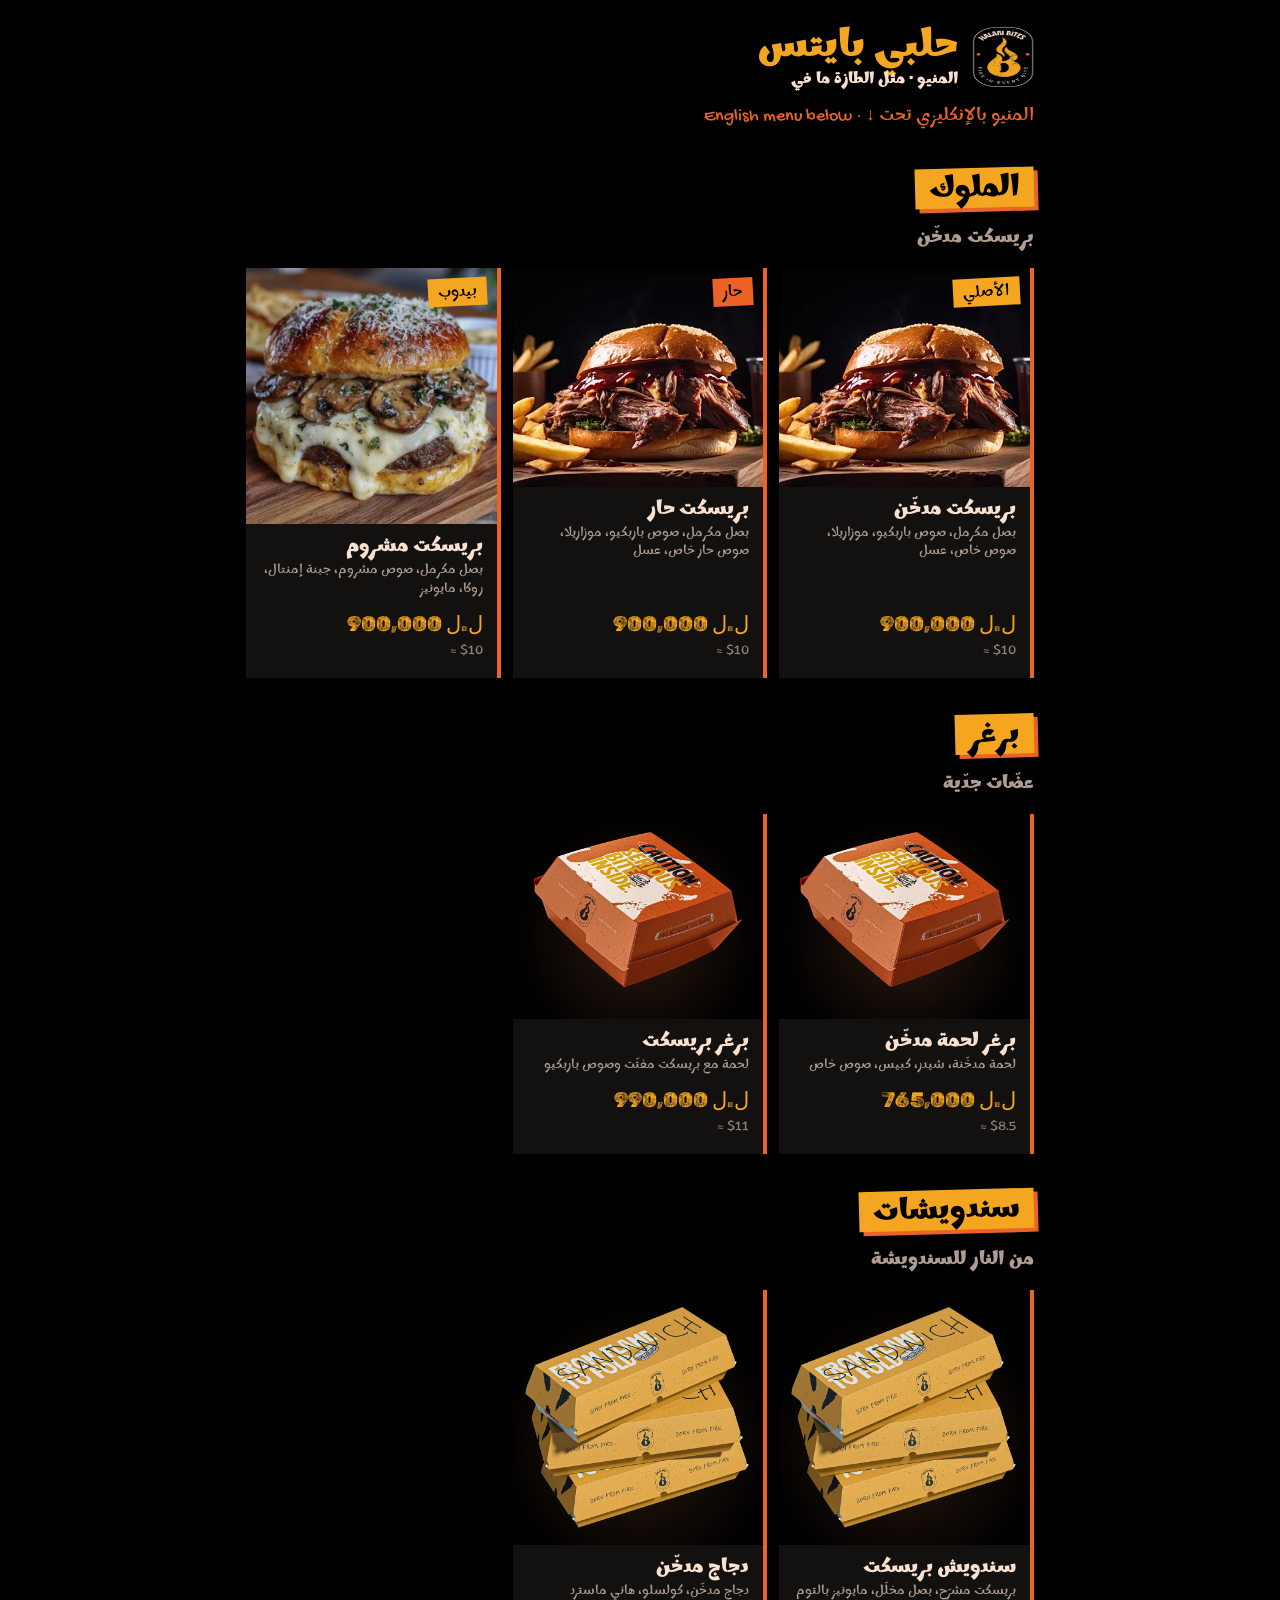
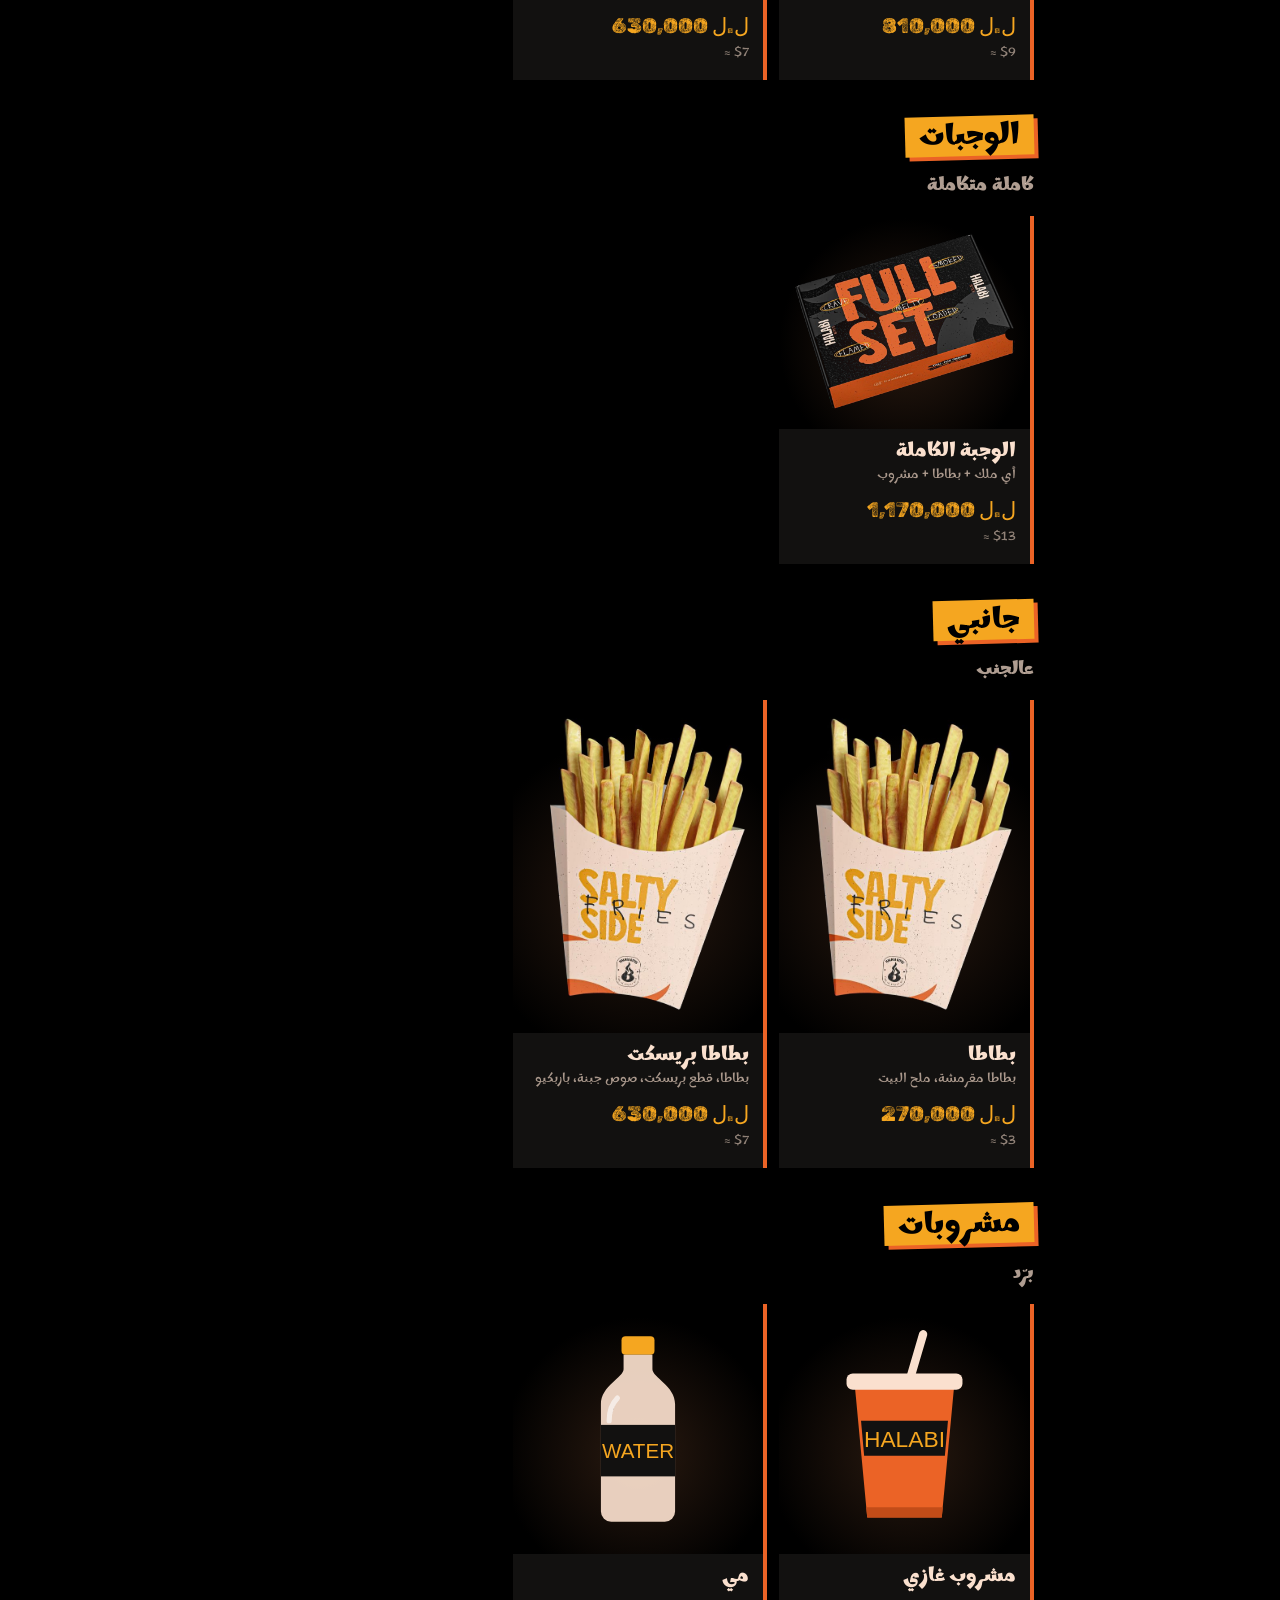
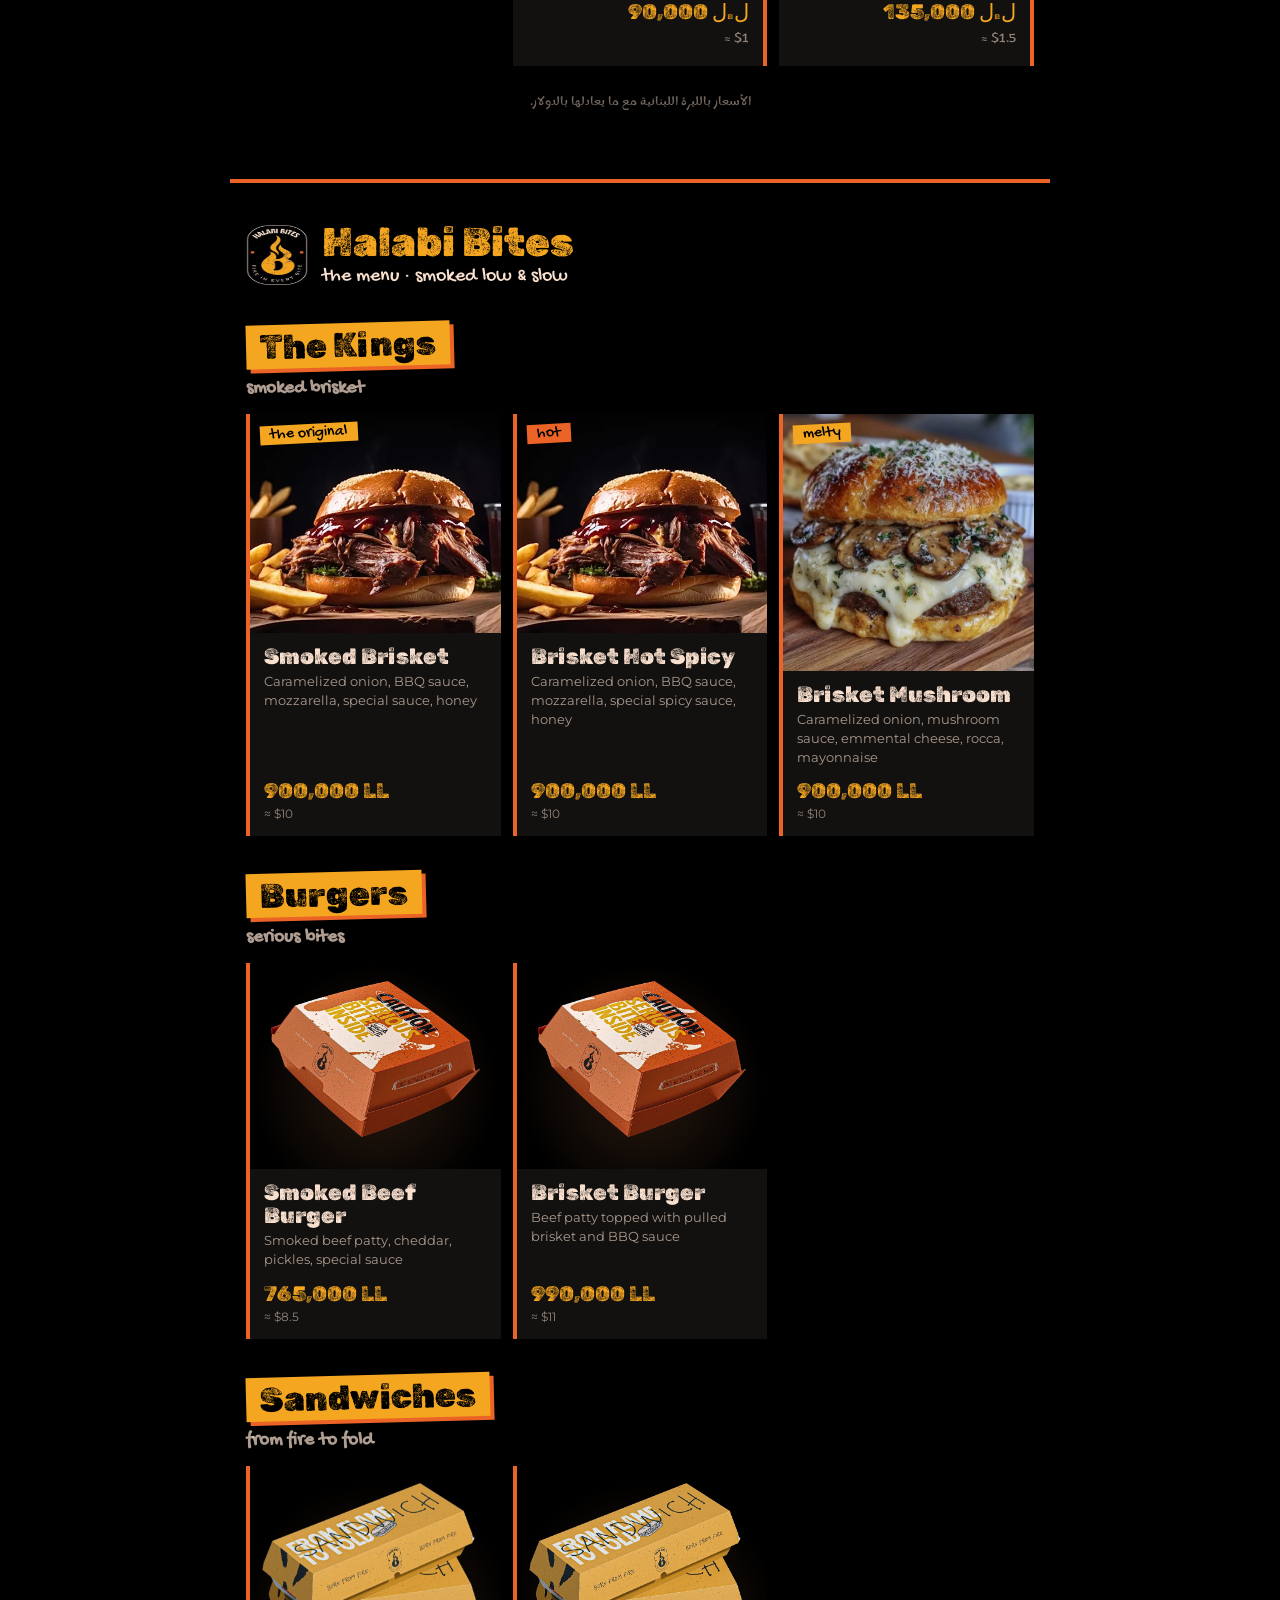
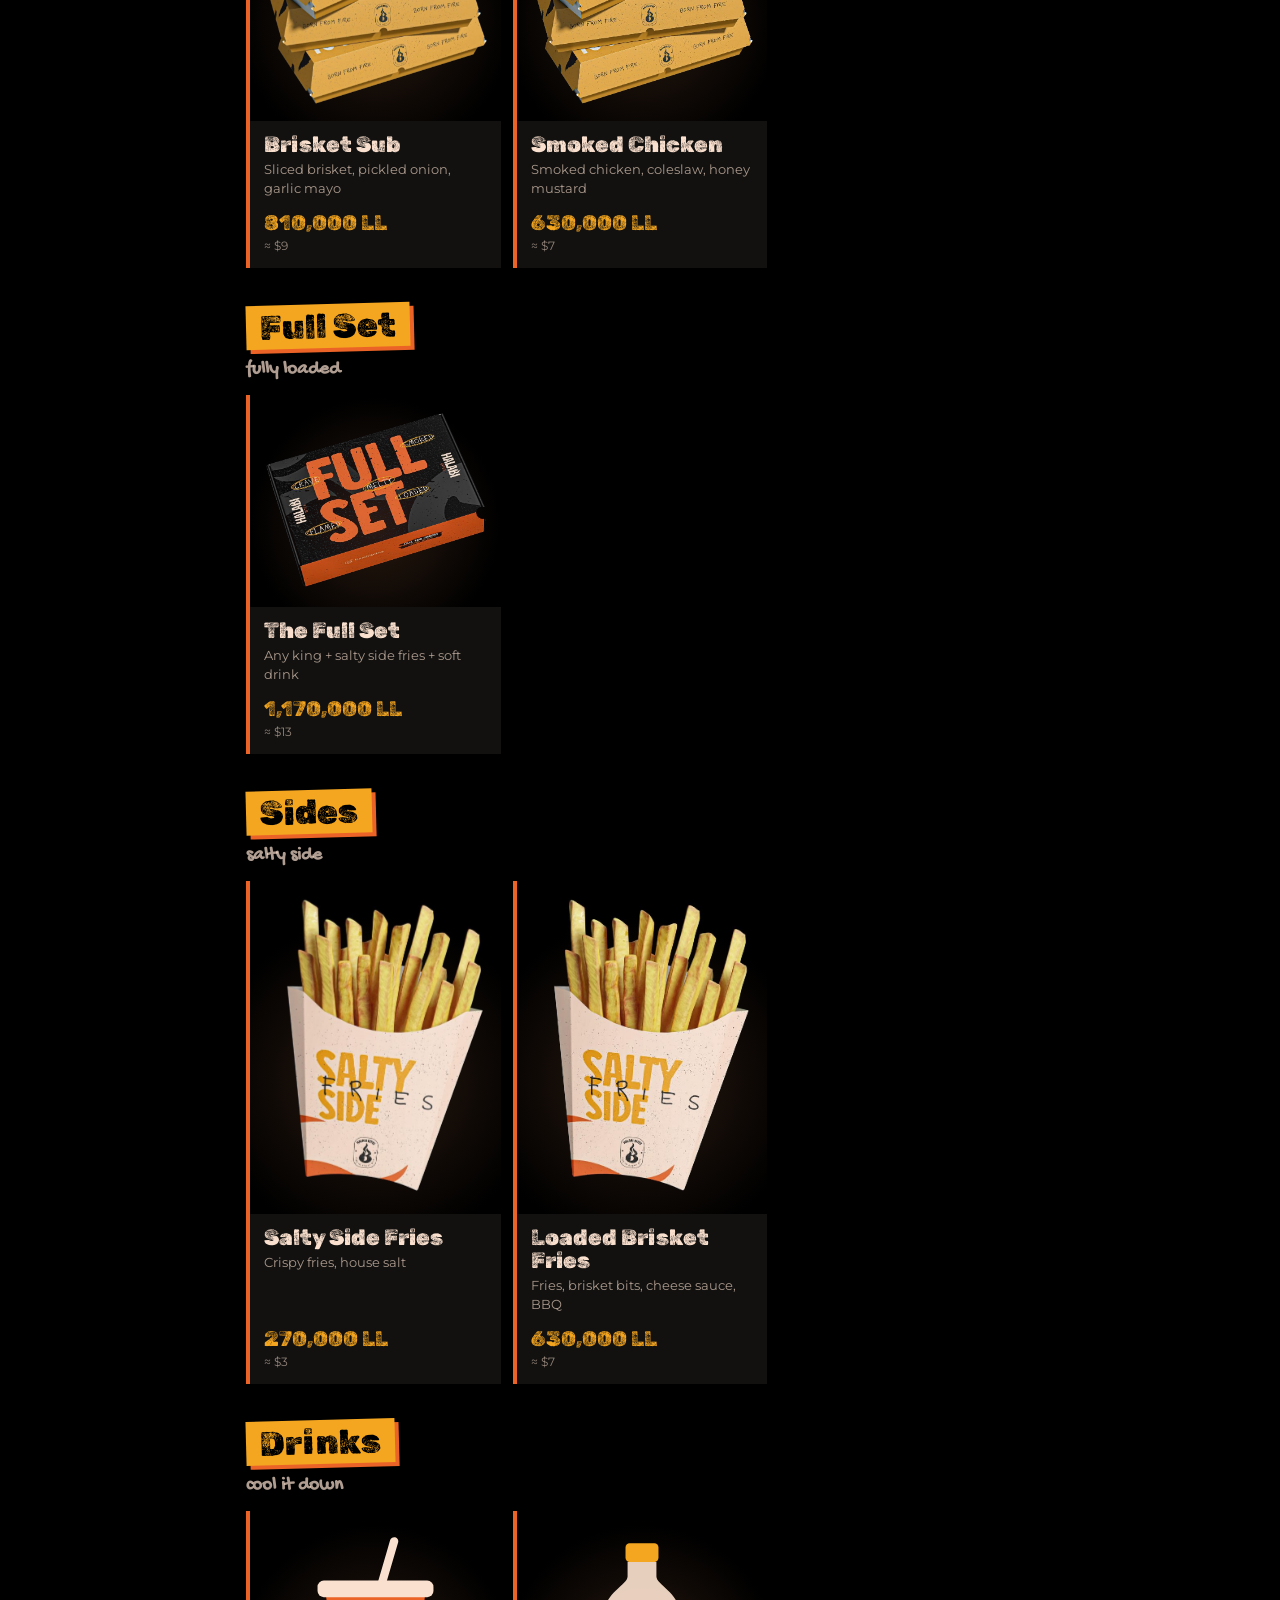
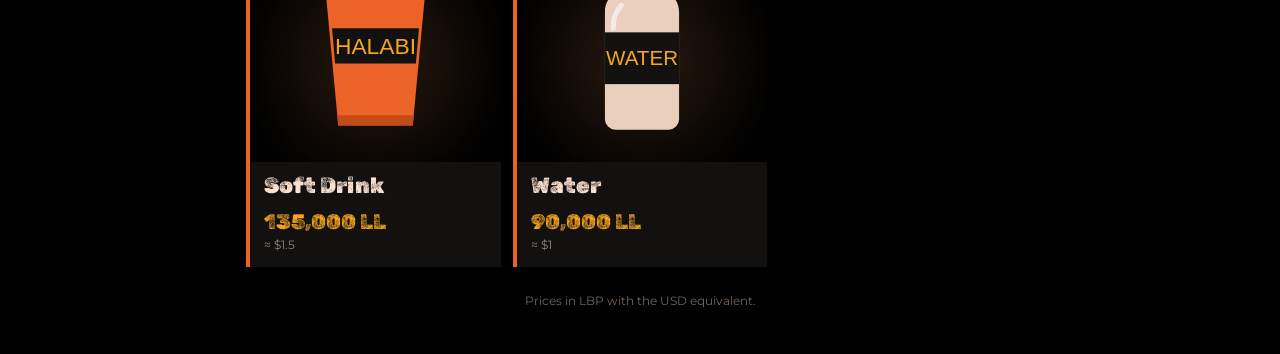
==== inhousemenu/index.html @ aa4587a4 "Add in-house table menu (/inhousemenu): Arabic then English, photos, USD + LBP, no buttons Co-Author" ====
<!DOCTYPE html>
<html lang="ar">
<head>
<meta charset="utf-8">
<meta name="viewport" content="width=device-width, initial-scale=1, viewport-fit=cover">
<meta name="robots" content="noindex">
<title>Halabi Bites | Menu</title>
<link rel="icon" href="../assets/img/badge.jpg">
<link rel="preconnect" href="https://fonts.googleapis.com"><link rel="preconnect" href="https://fonts.gstatic.com" crossorigin>
<link href="https://fonts.googleapis.com/css2?family=Rubik+Dirt&family=Gochi+Hand&family=Montserrat:wght@400;700&family=Marhey:wght@500;700&family=Cairo:wght@500;700&display=swap" rel="stylesheet">
<style>
*{box-sizing:border-box;margin:0;padding:0}
html{-webkit-text-size-adjust:100%}
body{overflow-x:hidden}
img{display:block;max-width:100%}
body{background:#000;color:#fae0ce;font-family:"Montserrat","Marhey",system-ui,sans-serif}
[dir=rtl]{font-family:"Marhey","Cairo",system-ui,sans-serif}
.half{max-width:820px;margin:0 auto;padding:26px 16px 46px}
.en{margin-top:20px;padding-top:40px;border-top:4px solid #eb6326}
.top{display:flex;align-items:center;gap:14px}
.top img{width:62px;height:62px;border-radius:12px}
.top h1{font-family:"Rubik Dirt",sans-serif;font-weight:400;font-size:40px;line-height:1;color:#f5a620}
[dir=rtl] .top h1{font-family:"Marhey",sans-serif;font-weight:700}
.top h1 small{display:block;font-family:"Gochi Hand",cursive;font-size:20px;color:#fae0ce;margin-top:4px}
[dir=rtl] .top h1 small{font-family:"Marhey",sans-serif;font-size:16px}
.hint{font-family:"Gochi Hand","Marhey",cursive;font-size:18px;color:#eb6326;margin-top:12px}
.cat{margin:36px 0 14px}
.cat span{display:inline-block;font-family:"Rubik Dirt",sans-serif;font-weight:400;font-size:34px;line-height:1;color:#000;background:#f5a620;padding:6px 14px 4px;transform:rotate(-1.5deg);box-shadow:4px 4px 0 #eb6326}
[dir=rtl] .cat span{font-family:"Marhey",sans-serif;font-weight:700;font-size:30px}
.cat small{display:block;font-family:"Gochi Hand","Marhey",cursive;font-size:19px;color:rgba(250,224,206,.7);margin-top:10px}
.grid{display:grid;gap:12px;grid-template-columns:repeat(auto-fill,minmax(240px,1fr))}
.it{background:#121110;border-inline-start:4px solid #eb6326;display:flex;flex-direction:column;overflow:hidden}
.vis{position:relative;aspect-ratio:16/10;background:radial-gradient(circle at 50% 60%,#2a1a10,#000 70%)}
.vis img{width:100%;height:100%;object-fit:cover}
.vis img.pk{object-fit:contain;padding:12px;mix-blend-mode:lighten}
.vis img.svg{mix-blend-mode:normal;padding:22px}
.tag{position:absolute;top:10px;inset-inline-start:10px;font-family:"Gochi Hand","Marhey",cursive;font-size:16px;background:#f5a620;color:#000;padding:0 10px;transform:rotate(-3deg)}
.tag.hot{background:#eb6326}
.bd{padding:12px 14px 14px;display:flex;flex-direction:column;gap:4px;flex:1}
.bd h3{font-family:"Rubik Dirt",sans-serif;font-weight:400;font-size:22px;line-height:1.05}
[dir=rtl] .bd h3{font-family:"Marhey",sans-serif;font-weight:700;font-size:20px}
.bd p{font-size:13px;color:rgba(250,224,206,.65);line-height:1.45}
.pr{margin-top:auto;padding-top:8px;direction:ltr;text-align:start}
[dir=rtl] .pr{text-align:right}
.pr b{display:block;font-family:"Rubik Dirt",sans-serif;font-weight:400;font-size:21px;color:#f5a620}
.pr small{font-size:12px;color:rgba(250,224,206,.55)}
.foot{font-size:12px;color:rgba(250,224,206,.45);margin-top:26px;text-align:center}
</style>
</head>
<body>
<section class="half" lang="ar" dir="rtl">
<header class="top"><img src="../assets/img/badge.jpg" alt=""><h1>حلبي بايتس<small>المنيو · مثل الطازة ما في</small></h1></header>
<p class="hint">المنيو بالإنكليزي تحت ↓ · English menu below</p>
<h2 class="cat"><span>الملوك</span><small>بريسكت مدخّن</small></h2><div class="grid">
<article class="it"><div class="vis"><img class="ph" src="../assets/img/brisket.jpg" alt="" loading="lazy"><span class="tag">الأصلي</span></div>
<div class="bd"><h3>بريسكت مدخّن</h3><p>بصل مكرمل، صوص باربكيو، موزاريلا، صوص خاص، عسل</p><div class="pr"><b>900,000 ل.ل</b><small>≈ $10</small></div></div></article>
<article class="it"><div class="vis"><img class="ph" src="../assets/img/brisket.jpg" alt="" loading="lazy"><span class="tag hot">حار</span></div>
<div class="bd"><h3>بريسكت حار</h3><p>بصل مكرمل، صوص باربكيو، موزاريلا، صوص حار خاص، عسل</p><div class="pr"><b>900,000 ل.ل</b><small>≈ $10</small></div></div></article>
<article class="it"><div class="vis"><img class="ph" src="../assets/img/mushroom.jpg" alt="" loading="lazy"><span class="tag">بيدوب</span></div>
<div class="bd"><h3>بريسكت مشروم</h3><p>بصل مكرمل، صوص مشروم، جبنة إمنتال، روكا، مايونيز</p><div class="pr"><b>900,000 ل.ل</b><small>≈ $10</small></div></div></article>
</div>
<h2 class="cat"><span>برغر</span><small>عضّات جدّية</small></h2><div class="grid">
<article class="it"><div class="vis"><img class="pk" src="../assets/pk/burgerbox.jpg" alt="" loading="lazy"></div>
<div class="bd"><h3>برغر لحمة مدخّن</h3><p>لحمة مدخّنة، شيدر، كبيس، صوص خاص</p><div class="pr"><b>765,000 ل.ل</b><small>≈ $8.5</small></div></div></article>
<article class="it"><div class="vis"><img class="pk" src="../assets/pk/burgerbox.jpg" alt="" loading="lazy"></div>
<div class="bd"><h3>برغر بريسكت</h3><p>لحمة مع بريسكت مفتّت وصوص باربكيو</p><div class="pr"><b>990,000 ل.ل</b><small>≈ $11</small></div></div></article>
</div>
<h2 class="cat"><span>سندويشات</span><small>من النار للسندويشة</small></h2><div class="grid">
<article class="it"><div class="vis"><img class="pk" src="../assets/pk/sandwich.jpg" alt="" loading="lazy"></div>
<div class="bd"><h3>سندويش بريسكت</h3><p>بريسكت مشرّح، بصل مخلّل، مايونيز بالتوم</p><div class="pr"><b>810,000 ل.ل</b><small>≈ $9</small></div></div></article>
<article class="it"><div class="vis"><img class="pk" src="../assets/pk/sandwich.jpg" alt="" loading="lazy"></div>
<div class="bd"><h3>دجاج مدخّن</h3><p>دجاج مدخّن، كولسلو، هاني ماسترد</p><div class="pr"><b>630,000 ل.ل</b><small>≈ $7</small></div></div></article>
</div>
<h2 class="cat"><span>الوجبات</span><small>كاملة متكاملة</small></h2><div class="grid">
<article class="it"><div class="vis"><img class="pk" src="../assets/pk/combobox.jpg" alt="" loading="lazy"></div>
<div class="bd"><h3>الوجبة الكاملة</h3><p>أي ملك + بطاطا + مشروب</p><div class="pr"><b>1,170,000 ل.ل</b><small>≈ $13</small></div></div></article>
</div>
<h2 class="cat"><span>جانبي</span><small>عالجنب</small></h2><div class="grid">
<article class="it"><div class="vis"><img class="pk" src="../assets/pk/fries.jpg" alt="" loading="lazy"></div>
<div class="bd"><h3>بطاطا</h3><p>بطاطا مقرمشة، ملح البيت</p><div class="pr"><b>270,000 ل.ل</b><small>≈ $3</small></div></div></article>
<article class="it"><div class="vis"><img class="pk" src="../assets/pk/fries.jpg" alt="" loading="lazy"></div>
<div class="bd"><h3>بطاطا بريسكت</h3><p>بطاطا، قطع بريسكت، صوص جبنة، باربكيو</p><div class="pr"><b>630,000 ل.ل</b><small>≈ $7</small></div></div></article>
</div>
<h2 class="cat"><span>مشروبات</span><small>برّد</small></h2><div class="grid">
<article class="it"><div class="vis"><img class="pk svg" src="../assets/pk/cup.svg" alt="" loading="lazy"></div>
<div class="bd"><h3>مشروب غازي</h3><div class="pr"><b>135,000 ل.ل</b><small>≈ $1.5</small></div></div></article>
<article class="it"><div class="vis"><img class="pk svg" src="../assets/pk/bottle.svg" alt="" loading="lazy"></div>
<div class="bd"><h3>مي</h3><div class="pr"><b>90,000 ل.ل</b><small>≈ $1</small></div></div></article>
</div><p class="foot">الأسعار بالليرة اللبنانية مع ما يعادلها بالدولار.</p>
</section>
<section class="half en" lang="en" dir="ltr" id="english">
<header class="top"><img src="../assets/img/badge.jpg" alt=""><h1>Halabi Bites<small>the menu · smoked low & slow</small></h1></header>
<h2 class="cat"><span>The Kings</span><small>smoked brisket</small></h2><div class="grid">
<article class="it"><div class="vis"><img class="ph" src="../assets/img/brisket.jpg" alt="" loading="lazy"><span class="tag">the original</span></div>
<div class="bd"><h3>Smoked Brisket</h3><p>Caramelized onion, BBQ sauce, mozzarella, special sauce, honey</p><div class="pr"><b>900,000 LL</b><small>≈ $10</small></div></div></article>
<article class="it"><div class="vis"><img class="ph" src="../assets/img/brisket.jpg" alt="" loading="lazy"><span class="tag hot">hot</span></div>
<div class="bd"><h3>Brisket Hot Spicy</h3><p>Caramelized onion, BBQ sauce, mozzarella, special spicy sauce, honey</p><div class="pr"><b>900,000 LL</b><small>≈ $10</small></div></div></article>
<article class="it"><div class="vis"><img class="ph" src="../assets/img/mushroom.jpg" alt="" loading="lazy"><span class="tag">melty</span></div>
<div class="bd"><h3>Brisket Mushroom</h3><p>Caramelized onion, mushroom sauce, emmental cheese, rocca, mayonnaise</p><div class="pr"><b>900,000 LL</b><small>≈ $10</small></div></div></article>
</div>
<h2 class="cat"><span>Burgers</span><small>serious bites</small></h2><div class="grid">
<article class="it"><div class="vis"><img class="pk" src="../assets/pk/burgerbox.jpg" alt="" loading="lazy"></div>
<div class="bd"><h3>Smoked Beef Burger</h3><p>Smoked beef patty, cheddar, pickles, special sauce</p><div class="pr"><b>765,000 LL</b><small>≈ $8.5</small></div></div></article>
<article class="it"><div class="vis"><img class="pk" src="../assets/pk/burgerbox.jpg" alt="" loading="lazy"></div>
<div class="bd"><h3>Brisket Burger</h3><p>Beef patty topped with pulled brisket and BBQ sauce</p><div class="pr"><b>990,000 LL</b><small>≈ $11</small></div></div></article>
</div>
<h2 class="cat"><span>Sandwiches</span><small>from fire to fold</small></h2><div class="grid">
<article class="it"><div class="vis"><img class="pk" src="../assets/pk/sandwich.jpg" alt="" loading="lazy"></div>
<div class="bd"><h3>Brisket Sub</h3><p>Sliced brisket, pickled onion, garlic mayo</p><div class="pr"><b>810,000 LL</b><small>≈ $9</small></div></div></article>
<article class="it"><div class="vis"><img class="pk" src="../assets/pk/sandwich.jpg" alt="" loading="lazy"></div>
<div class="bd"><h3>Smoked Chicken</h3><p>Smoked chicken, coleslaw, honey mustard</p><div class="pr"><b>630,000 LL</b><small>≈ $7</small></div></div></article>
</div>
<h2 class="cat"><span>Full Set</span><small>fully loaded</small></h2><div class="grid">
<article class="it"><div class="vis"><img class="pk" src="../assets/pk/combobox.jpg" alt="" loading="lazy"></div>
<div class="bd"><h3>The Full Set</h3><p>Any king + salty side fries + soft drink</p><div class="pr"><b>1,170,000 LL</b><small>≈ $13</small></div></div></article>
</div>
<h2 class="cat"><span>Sides</span><small>salty side</small></h2><div class="grid">
<article class="it"><div class="vis"><img class="pk" src="../assets/pk/fries.jpg" alt="" loading="lazy"></div>
<div class="bd"><h3>Salty Side Fries</h3><p>Crispy fries, house salt</p><div class="pr"><b>270,000 LL</b><small>≈ $3</small></div></div></article>
<article class="it"><div class="vis"><img class="pk" src="../assets/pk/fries.jpg" alt="" loading="lazy"></div>
<div class="bd"><h3>Loaded Brisket Fries</h3><p>Fries, brisket bits, cheese sauce, BBQ</p><div class="pr"><b>630,000 LL</b><small>≈ $7</small></div></div></article>
</div>
<h2 class="cat"><span>Drinks</span><small>cool it down</small></h2><div class="grid">
<article class="it"><div class="vis"><img class="pk svg" src="../assets/pk/cup.svg" alt="" loading="lazy"></div>
<div class="bd"><h3>Soft Drink</h3><div class="pr"><b>135,000 LL</b><small>≈ $1.5</small></div></div></article>
<article class="it"><div class="vis"><img class="pk svg" src="../assets/pk/bottle.svg" alt="" loading="lazy"></div>
<div class="bd"><h3>Water</h3><div class="pr"><b>90,000 LL</b><small>≈ $1</small></div></div></article>
</div><p class="foot">Prices in LBP with the USD equivalent.</p>
</section>
</body>
</html>
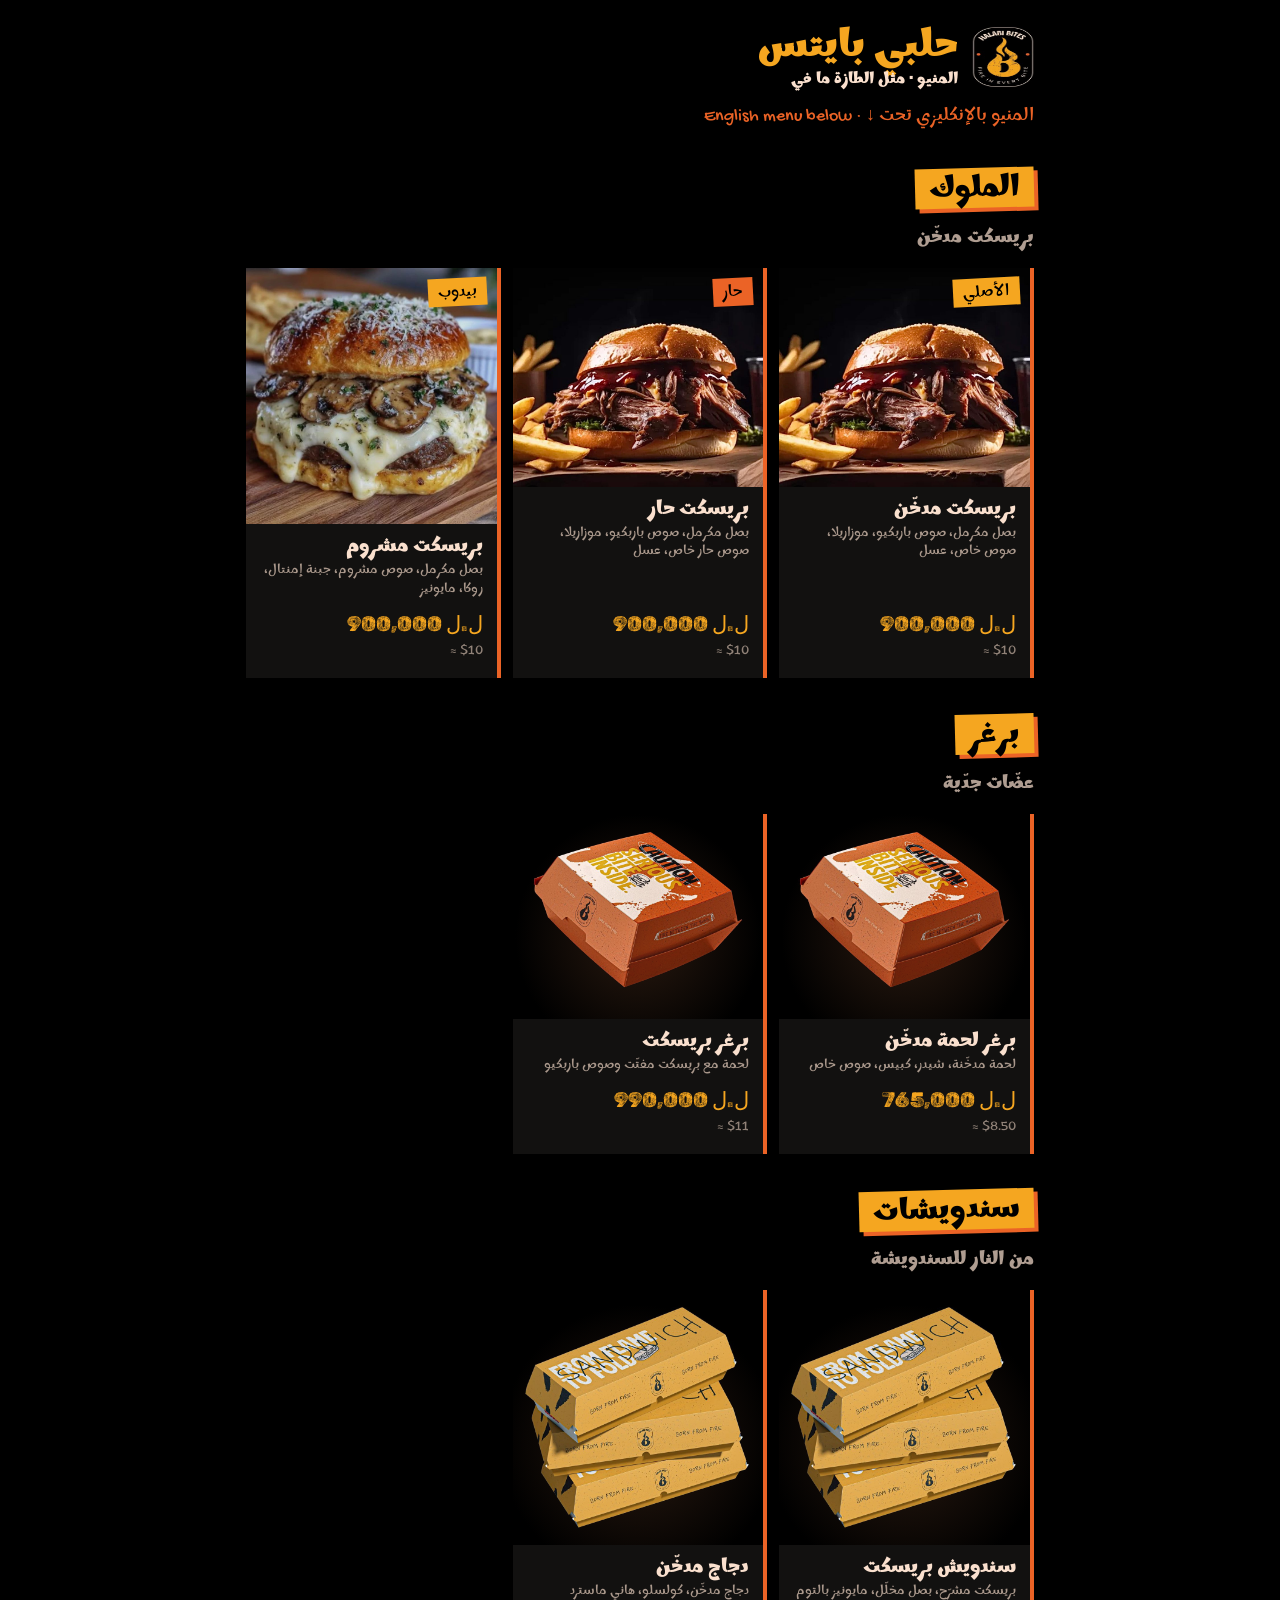
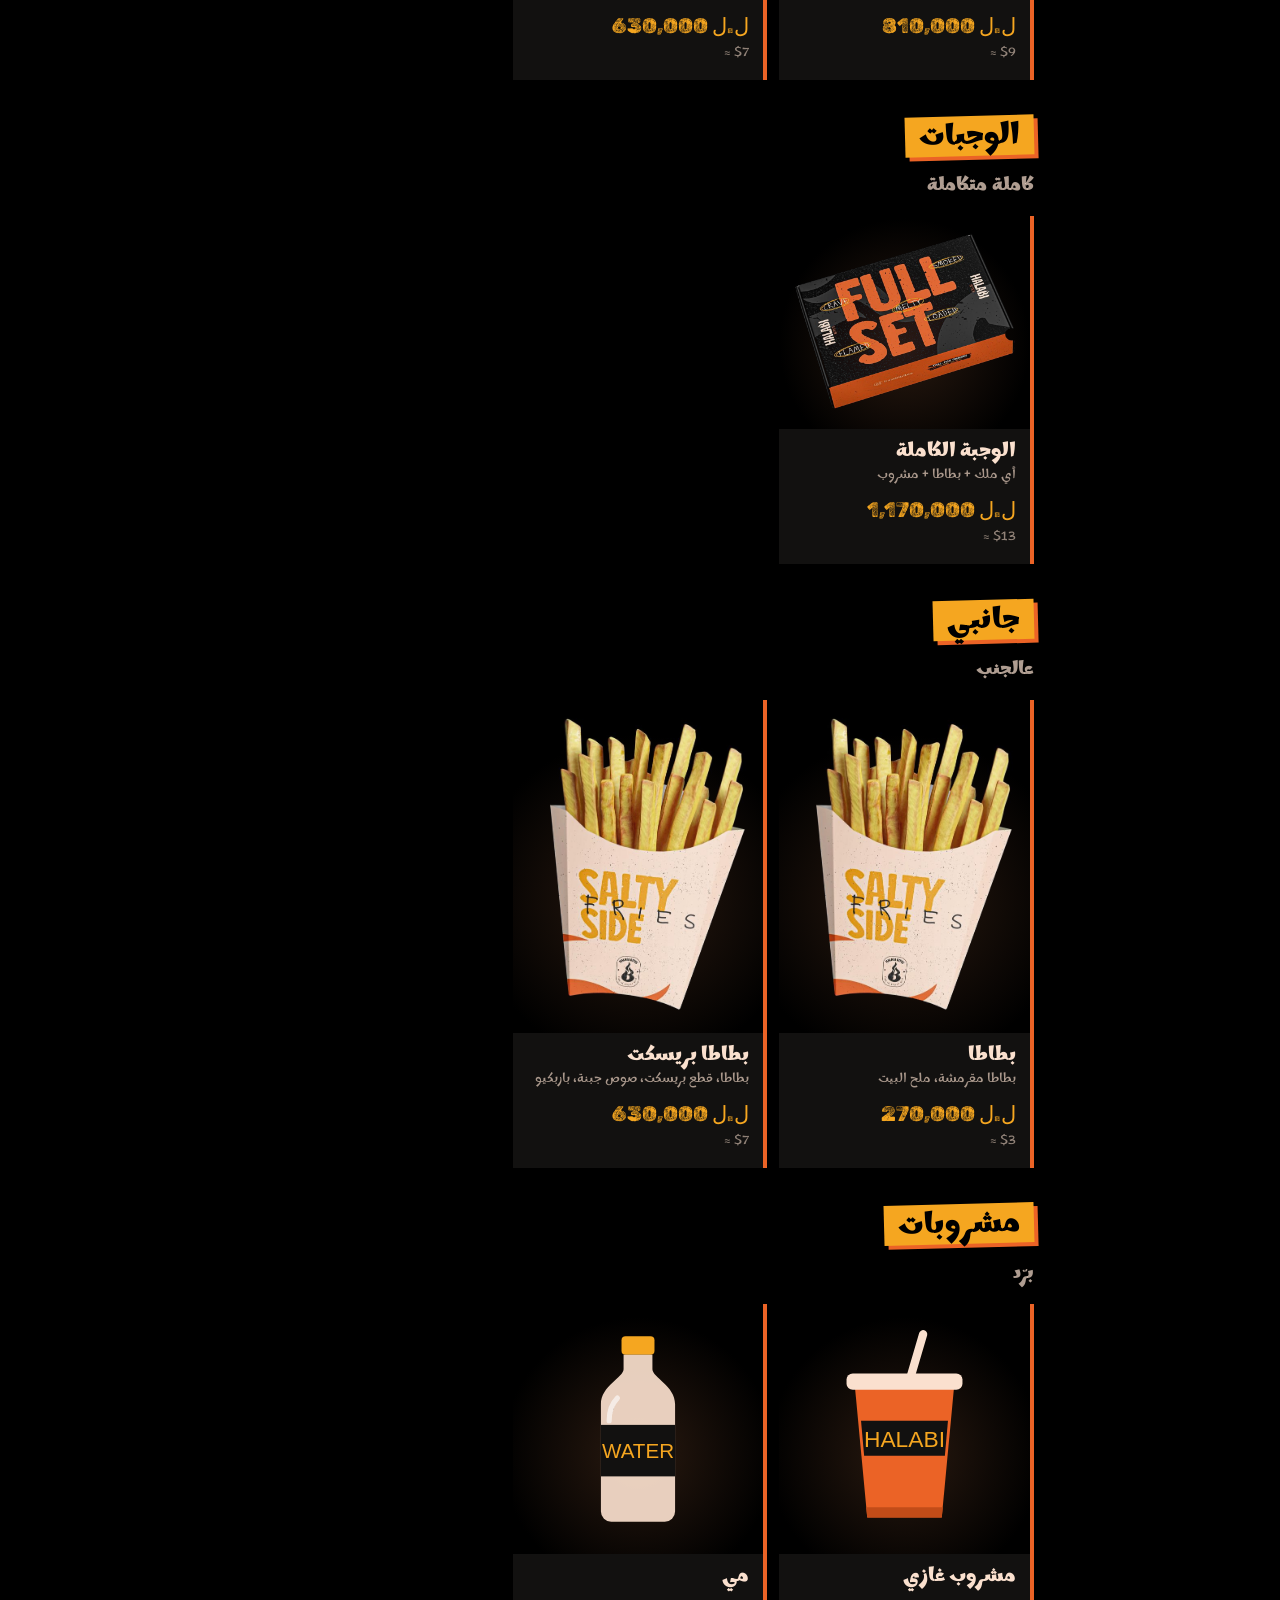
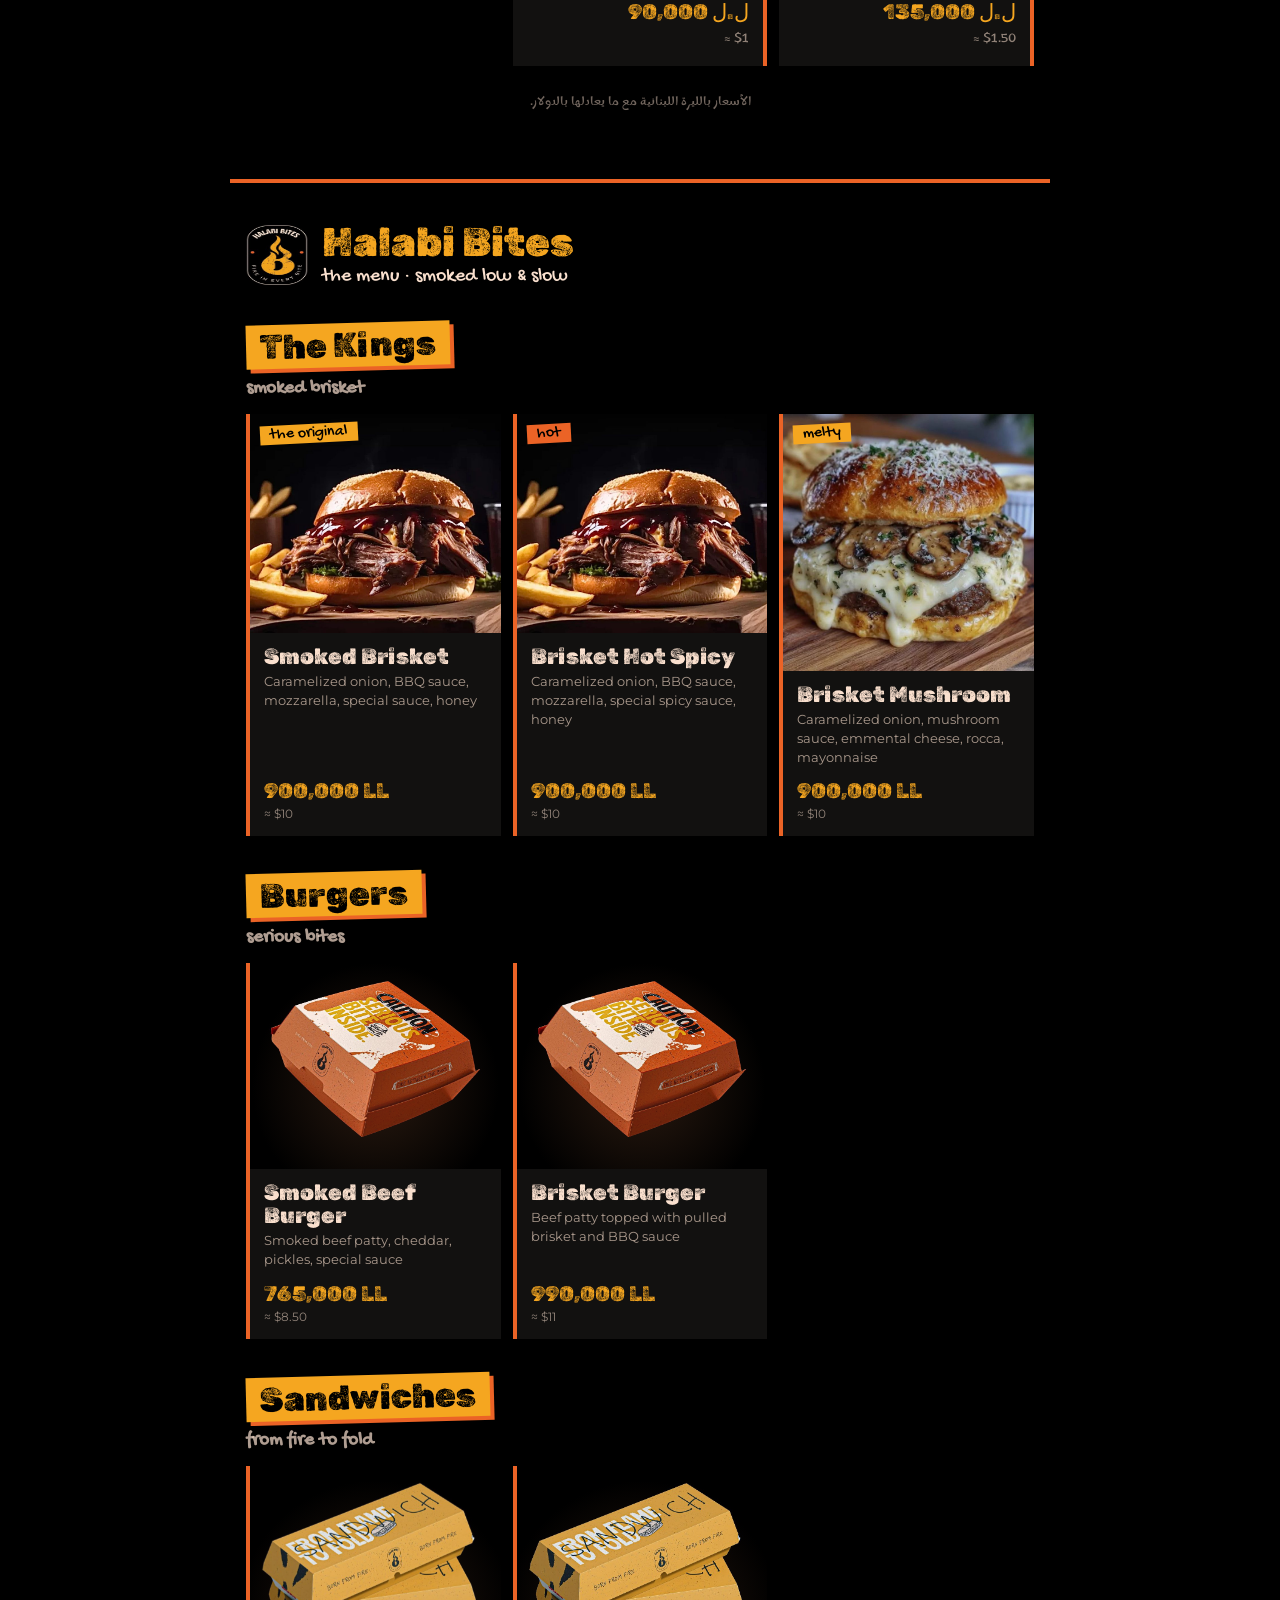
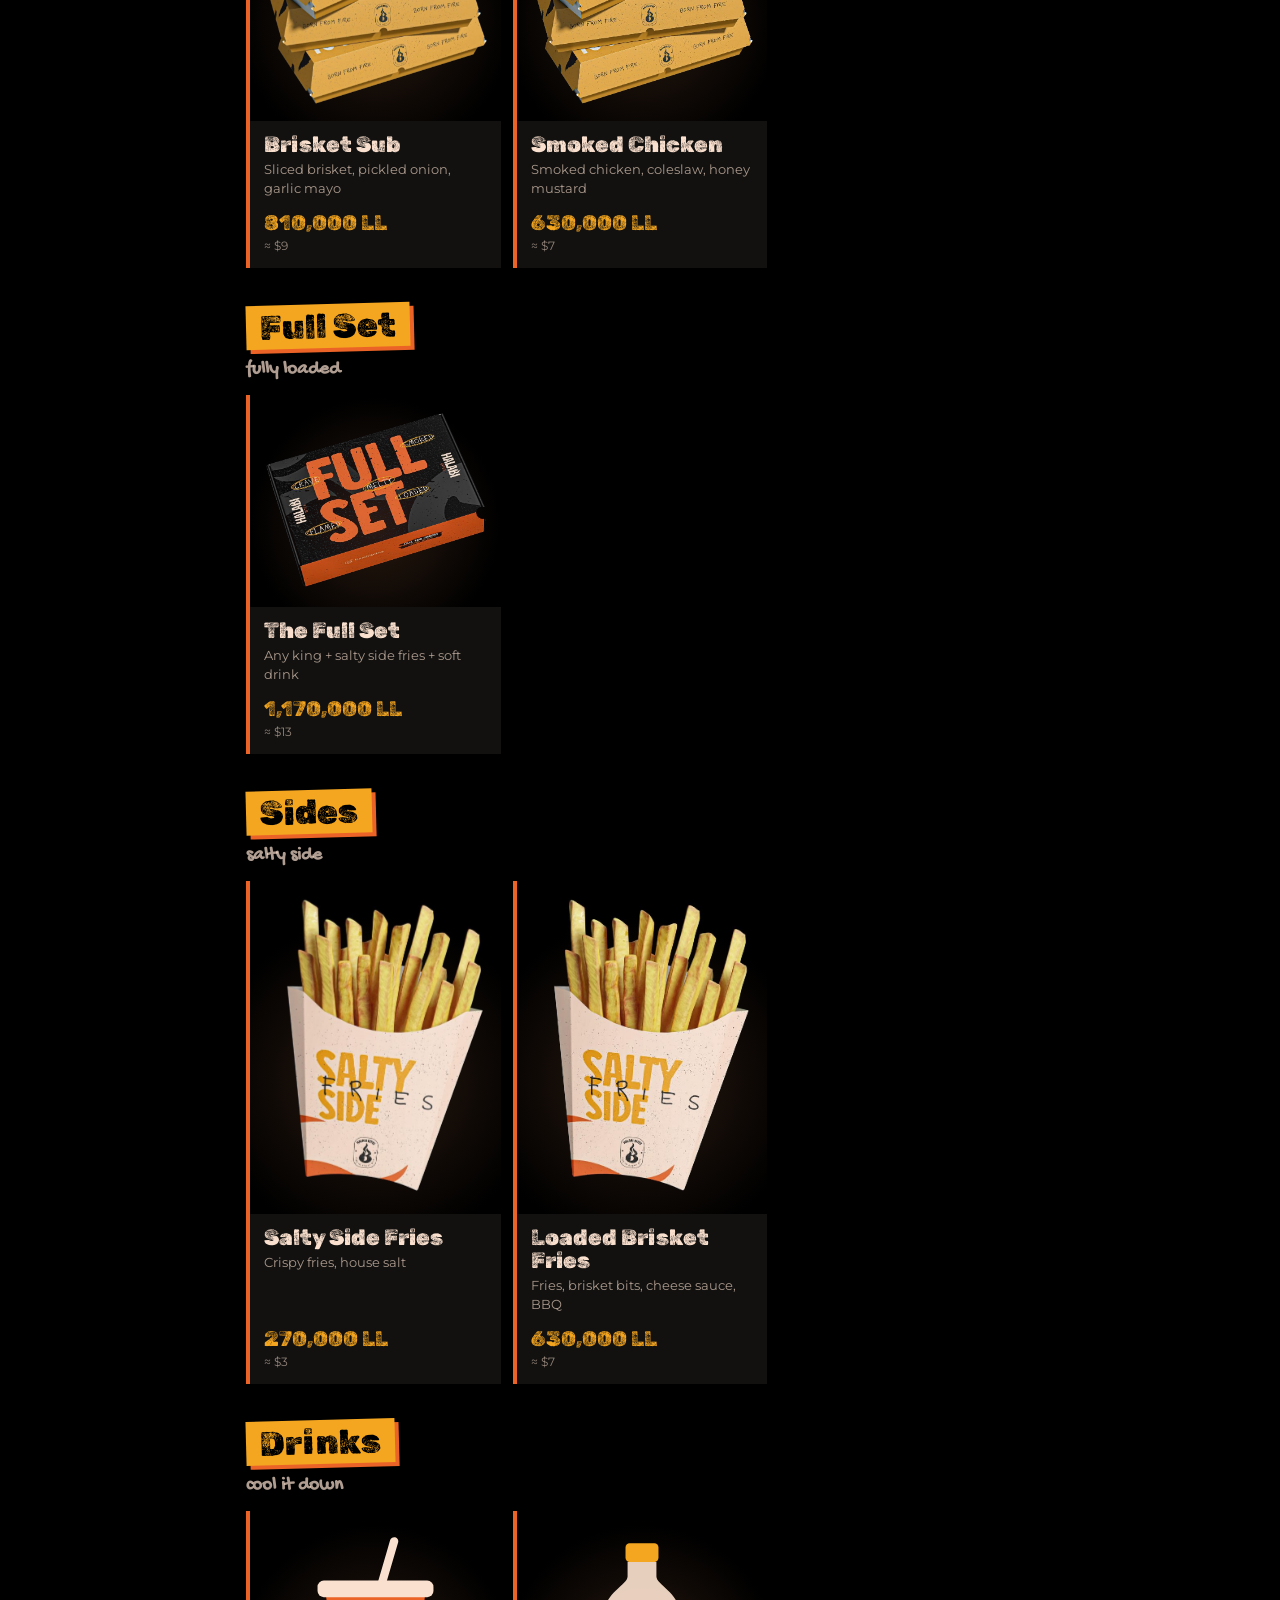
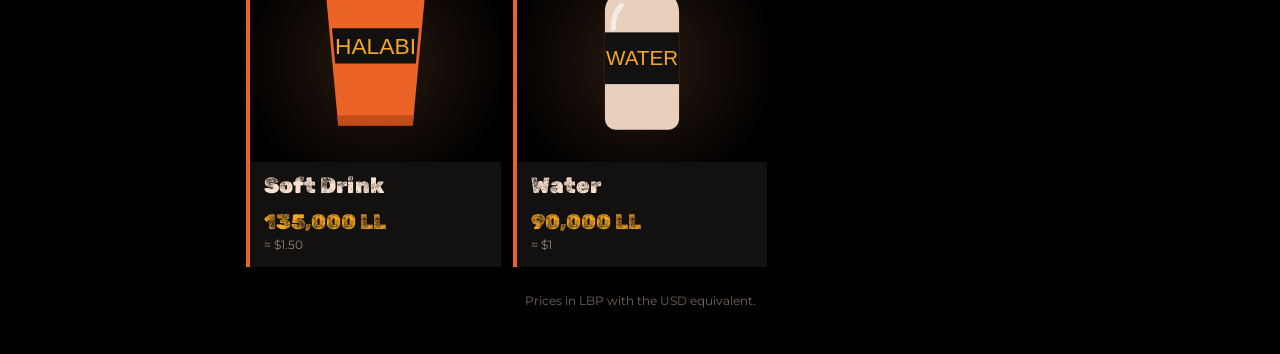
==== commit ff9bded2: "In-house menu: price format Co-Authored-By: Claude Opus 5.5 <noreply@anthropic.com> Claude-Session: " ====
--- a/inhousemenu/index.html
+++ b/inhousemenu/index.html
@@ -61,7 +61,7 @@
 </div>
 <h2 class="cat"><span>برغر</span><small>عضّات جدّية</small></h2><div class="grid">
 <article class="it"><div class="vis"><img class="pk" src="../assets/pk/burgerbox.jpg" alt="" loading="lazy"></div>
-<div class="bd"><h3>برغر لحمة مدخّن</h3><p>لحمة مدخّنة، شيدر، كبيس، صوص خاص</p><div class="pr"><b>765,000 ل.ل</b><small>≈ $8.5</small></div></div></article>
+<div class="bd"><h3>برغر لحمة مدخّن</h3><p>لحمة مدخّنة، شيدر، كبيس، صوص خاص</p><div class="pr"><b>765,000 ل.ل</b><small>≈ $8.50</small></div></div></article>
 <article class="it"><div class="vis"><img class="pk" src="../assets/pk/burgerbox.jpg" alt="" loading="lazy"></div>
 <div class="bd"><h3>برغر بريسكت</h3><p>لحمة مع بريسكت مفتّت وصوص باربكيو</p><div class="pr"><b>990,000 ل.ل</b><small>≈ $11</small></div></div></article>
 </div>
@@ -83,7 +83,7 @@
 </div>
 <h2 class="cat"><span>مشروبات</span><small>برّد</small></h2><div class="grid">
 <article class="it"><div class="vis"><img class="pk svg" src="../assets/pk/cup.svg" alt="" loading="lazy"></div>
-<div class="bd"><h3>مشروب غازي</h3><div class="pr"><b>135,000 ل.ل</b><small>≈ $1.5</small></div></div></article>
+<div class="bd"><h3>مشروب غازي</h3><div class="pr"><b>135,000 ل.ل</b><small>≈ $1.50</small></div></div></article>
 <article class="it"><div class="vis"><img class="pk svg" src="../assets/pk/bottle.svg" alt="" loading="lazy"></div>
 <div class="bd"><h3>مي</h3><div class="pr"><b>90,000 ل.ل</b><small>≈ $1</small></div></div></article>
 </div><p class="foot">الأسعار بالليرة اللبنانية مع ما يعادلها بالدولار.</p>
@@ -100,7 +100,7 @@
 </div>
 <h2 class="cat"><span>Burgers</span><small>serious bites</small></h2><div class="grid">
 <article class="it"><div class="vis"><img class="pk" src="../assets/pk/burgerbox.jpg" alt="" loading="lazy"></div>
-<div class="bd"><h3>Smoked Beef Burger</h3><p>Smoked beef patty, cheddar, pickles, special sauce</p><div class="pr"><b>765,000 LL</b><small>≈ $8.5</small></div></div></article>
+<div class="bd"><h3>Smoked Beef Burger</h3><p>Smoked beef patty, cheddar, pickles, special sauce</p><div class="pr"><b>765,000 LL</b><small>≈ $8.50</small></div></div></article>
 <article class="it"><div class="vis"><img class="pk" src="../assets/pk/burgerbox.jpg" alt="" loading="lazy"></div>
 <div class="bd"><h3>Brisket Burger</h3><p>Beef patty topped with pulled brisket and BBQ sauce</p><div class="pr"><b>990,000 LL</b><small>≈ $11</small></div></div></article>
 </div>
@@ -122,7 +122,7 @@
 </div>
 <h2 class="cat"><span>Drinks</span><small>cool it down</small></h2><div class="grid">
 <article class="it"><div class="vis"><img class="pk svg" src="../assets/pk/cup.svg" alt="" loading="lazy"></div>
-<div class="bd"><h3>Soft Drink</h3><div class="pr"><b>135,000 LL</b><small>≈ $1.5</small></div></div></article>
+<div class="bd"><h3>Soft Drink</h3><div class="pr"><b>135,000 LL</b><small>≈ $1.50</small></div></div></article>
 <article class="it"><div class="vis"><img class="pk svg" src="../assets/pk/bottle.svg" alt="" loading="lazy"></div>
 <div class="bd"><h3>Water</h3><div class="pr"><b>90,000 LL</b><small>≈ $1</small></div></div></article>
 </div><p class="foot">Prices in LBP with the USD equivalent.</p>
